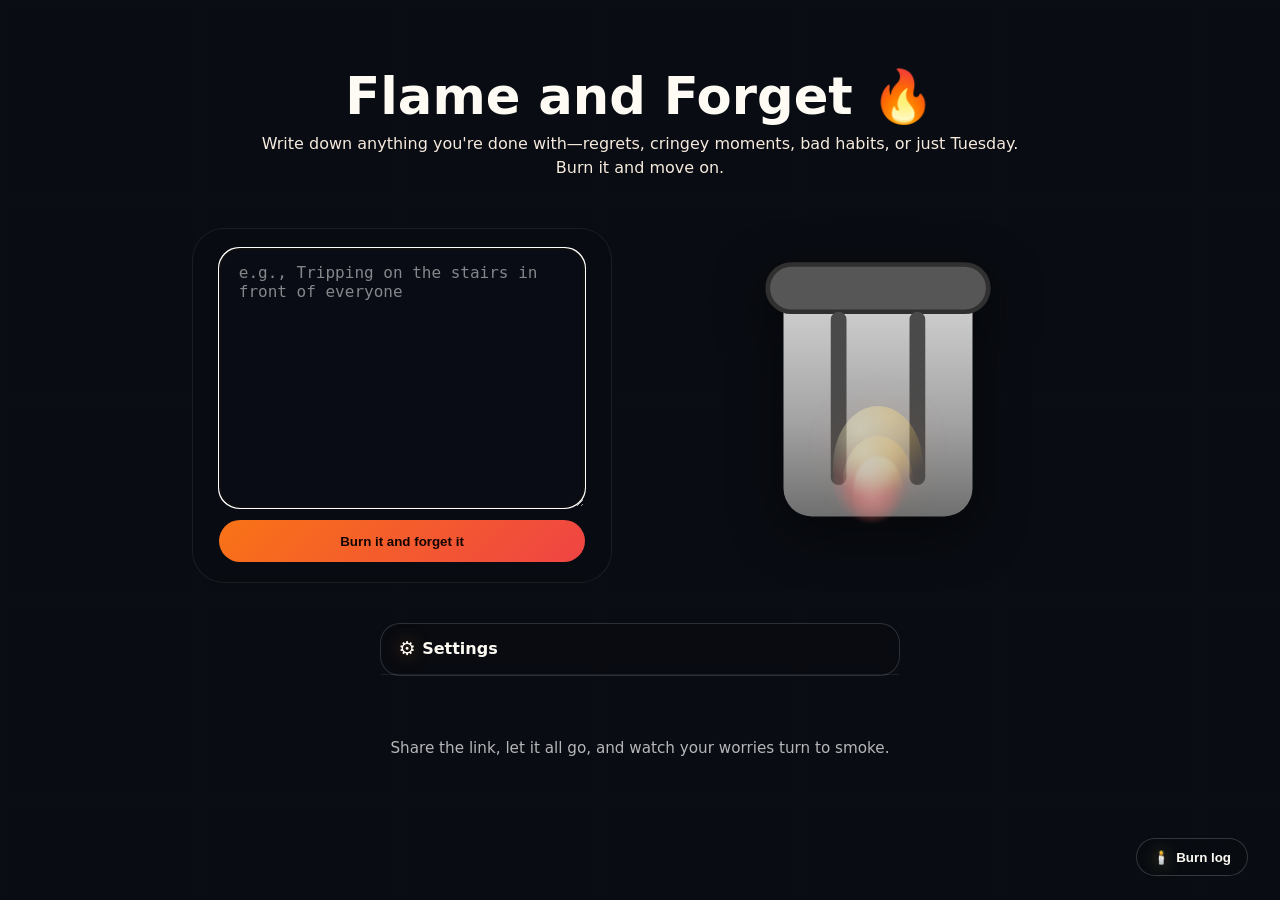
==== index.html @ 18119858 "Add build system and improve card positioning - Add build.py script to bundle HTML/CSS/JS into singl" ====
<!doctype html>
<html lang="en">
  <head>
    <meta charset="utf-8" />
    <meta name="viewport" content="width=device-width, initial-scale=1" />
    <title>Flame and Forget</title>
    <link rel="stylesheet" href="style.css" />
  </head>
  <body>
    <div class="scene">
      <header class="hero">
        <div class="hero-text">
          <h1 data-i18n="title">Flame and Forget 🔥</h1>
          <p data-i18n="tagline">
            Write down anything you're done with—regrets, cringey moments, bad habits, or just Tuesday. Burn it and move on.
          </p>
        </div>
      </header>

      <main class="camp">
        <form id="burn-form" autocomplete="off" spellcheck="false">
          <label class="sr-only" for="grievance" data-i18n="inputLabel">What needs to burn?</label>
          <textarea
            id="grievance"
            name="grievance"
            maxlength="240"
            data-i18n-placeholder="placeholder"
            placeholder="e.g., Tripping on the stairs in front of everyone"
            rows="3"
          ></textarea>
          <button type="button" id="burn-button" data-i18n="burnButton">Burn it and forget it</button>
        </form>

        <div class="firepit">
          <div class="queue-deck" aria-hidden="true"></div>
          <div class="bin">
            <svg
              viewBox="0 0 160 200"
              aria-hidden="true"
              class="bin-art"
              role="img"
            >
              <title data-i18n="fireAlt">Trash can altar</title>
              <defs>
                <linearGradient id="metal" x1="0%" y1="0%" x2="0%" y2="100%">
                  <stop offset="0%" stop-color="#d8d8d8" />
                  <stop offset="60%" stop-color="#a3a3a3" />
                  <stop offset="100%" stop-color="#6f6f6f" />
                </linearGradient>
              </defs>
              <rect x="20" y="30" width="120" height="150" rx="18" fill="url(#metal)" />
              <rect
                x="10"
                y="20"
                width="140"
                height="30"
                rx="15"
                fill="#565656"
                stroke="#303030"
                stroke-width="3"
              />
              <rect x="50" y="50" width="10" height="110" rx="5" fill="#4a4a4a" />
              <rect x="100" y="50" width="10" height="110" rx="5" fill="#4a4a4a" />
            </svg>
            <div class="flame">
              <div></div>
              <div></div>
              <div></div>
            </div>
          </div>
          <div class="fire-target" data-fire-target></div>
        </div>
      </main>

      <section class="settings-wrap">
        <details class="settings-panel" id="settings-panel">
          <summary>
            <span class="icon" aria-hidden="true">⚙️</span>
            <span data-i18n="settingsLabel">Settings</span>
          </summary>
          <div class="settings-content">
            <div class="setting-field">
              <label for="language-select" data-i18n="languageLabel">Language</label>
              <select id="language-select"></select>
            </div>
            <div class="setting-field">
              <label for="item-delay">
                <span data-i18n="itemDelayLabel">Item delay (seconds)</span>
                <output id="item-delay-display">2.5s</output>
              </label>
              <input
                type="range"
                id="item-delay"
                min="0.5"
                max="6"
                step="0.1"
                value="2.5"
              />
            </div>
            <div class="setting-field">
              <label for="fall-duration">
                <span data-i18n="fallDurationLabel">Fall duration (seconds)</span>
                <output id="fall-duration-display">3.5s</output>
              </label>
              <input
                type="range"
                id="fall-duration"
                min="1.5"
                max="7"
                step="0.1"
                value="3.5"
              />
            </div>
            <div class="setting-field">
              <label for="burn-duration">
                <span data-i18n="burnDurationLabel">Burn duration (seconds)</span>
                <output id="burn-duration-display">2.2s</output>
              </label>
              <input
                type="range"
                id="burn-duration"
                min="0.8"
                max="6"
                step="0.1"
                value="2.2"
              />
            </div>
            <div class="setting-field">
              <label for="flame-intensity">
                <span data-i18n="flameIntensityLabel">Flame intensity</span>
                <output id="flame-intensity-display">100%</output>
              </label>
              <input
                type="range"
                id="flame-intensity"
                min="0.6"
                max="1.6"
                step="0.05"
                value="1"
              />
            </div>
          </div>
        </details>
      </section>

      <footer class="site-footer">
        <p data-i18n="footerCopy">
          Share the link, let it all go, and watch your worries turn to smoke.
        </p>
      </footer>

      <button class="history-toggle" id="history-toggle" aria-expanded="false">
        <span class="icon" aria-hidden="true">🕯️</span>
        <span data-i18n="historyToggle">Burn log</span>
      </button>

      <aside class="history-drawer" id="history-drawer" aria-hidden="true">
        <div class="history-content">
          <h2 data-i18n="historyTitle">Ashes archive</h2>
          <p data-i18n="historyBlurb">
            Relieve your mind of these artifacts—they’re gone, recorded here only as proof they can’t hurt your future.
          </p>
          <div class="history-empty" data-i18n="historyEmpty">
            Nothing has burned yet. Toss something in!
          </div>
          <ul id="history-list" class="history-list"></ul>
        </div>
      </aside>

      <div class="note-layer" aria-live="polite"></div>
    </div>

    <script src="script.js"></script>
  </body>
</html>
---- style.css ----
*,
*::before,
*::after {
  box-sizing: border-box;
}

:root {
  font-family: "Trebuchet MS", "Segoe UI", system-ui, -apple-system, sans-serif;
  color: #fefbf4;
  background-color: #02030b;
  --note-drop-duration: 3500ms;
  --note-burn-duration: 2200ms;
  --flame-scale: 1;
  --flame-brightness: 1;
}

body {
  margin: 0;
  min-height: 100vh;
  background: radial-gradient(circle at top, #222c3d, #090c12 55%), #090c12;
  color: inherit;
}

.scene {
  min-height: 100vh;
  display: flex;
  flex-direction: column;
  padding: 2rem clamp(1.5rem, 4vw, 4rem) 4rem;
  background-image: url("data:image/svg+xml,%3Csvg width='200' height='200' viewBox='0 0 200 200' xmlns='http://www.w3.org/2000/svg'%3E%3Cpath d='M0 0h200v200H0z' fill='%23090c12'/%3E%3Cpath d='M0 0h200v200H0z' fill='none' stroke='%2310243a' stroke-width='0.6' opacity='0.15'/%3E%3C/svg%3E");
}

.hero {
  max-width: 960px;
  margin: 0 auto 2rem;
  text-align: center;
}

.hero-text {
  max-width: 780px;
  margin: 0 auto;
}

.hero-text h1 {
  margin-bottom: 0.3rem;
  font-size: clamp(2.4rem, 4vw, 3.5rem);
}

.hero-text p {
  margin-top: 0;
  line-height: 1.5;
  color: #f5eadd;
}

.settings-wrap {
  width: 100%;
  display: flex;
  justify-content: center;
  margin: 2.5rem auto 0;
  padding-bottom: 1rem;
}

.settings-panel {
  width: min(520px, 100%);
  border-radius: 20px;
  background: rgba(10, 12, 18, 0.55);
  border: 1px solid rgba(255, 255, 255, 0.15);
  backdrop-filter: blur(8px);
  text-align: left;
}

.settings-panel summary {
  list-style: none;
  cursor: pointer;
  display: flex;
  align-items: center;
  gap: 0.4rem;
  padding: 0.85rem 1.1rem;
  font-weight: 600;
  border-bottom: 1px solid rgba(255, 255, 255, 0.08);
}

.settings-panel summary::-webkit-details-marker {
  display: none;
}

.settings-panel .icon {
  font-size: 1.2rem;
  filter: drop-shadow(0 0 8px rgba(249, 115, 22, 0.5));
}

.settings-content {
  display: grid;
  gap: 1rem;
  padding: 1rem 1.2rem 1.3rem;
}

.setting-field {
  display: flex;
  flex-direction: column;
  gap: 0.4rem;
}

.setting-field label {
  display: flex;
  justify-content: space-between;
  align-items: center;
  font-size: 0.95rem;
  color: rgba(255, 255, 255, 0.9);
}

.setting-field output {
  font-variant-numeric: tabular-nums;
  color: #fcd34d;
  font-weight: 600;
}

.setting-field input,
.setting-field select {
  width: 100%;
}

.setting-field input[type="range"] {
  accent-color: #f97316;
}

.setting-field select {
  padding: 0.55rem 0.65rem;
  border-radius: 12px;
  border: 1px solid rgba(255, 255, 255, 0.2);
  background: rgba(3, 5, 9, 0.65);
  color: inherit;
}

.camp {
  display: flex;
  flex-direction: column;
  align-items: center;
  gap: 2.5rem;
  position: relative;
}

#burn-form {
  display: flex;
  flex-direction: column;
  gap: 0.75rem;
  padding: 1.2rem 1.6rem;
  background: rgba(9, 12, 18, 0.6);
  border: 1px solid rgba(255, 255, 255, 0.08);
  border-radius: 32px;
  backdrop-filter: blur(8px);
  width: min(520px, 100%);
}

#burn-form input,
#burn-form textarea {
  flex: 1 1 260px;
  min-width: 240px;
  max-width: 420px;
  padding: 0.85rem 1.2rem;
  border-radius: 999px;
  border: 1px solid rgba(255, 255, 255, 0.3);
  background: rgba(10, 14, 22, 0.9);
  color: #fdf6ea;
  font-size: 1rem;
}

#burn-form textarea {
  min-height: 3.8rem;
  max-width: none;
  border-radius: 20px;
  resize: vertical;
}

#burn-form input::placeholder,
#burn-form textarea::placeholder {
  color: rgba(255, 255, 255, 0.5);
}

#burn-form button {
  padding: 0.85rem 1.2rem;
  border-radius: 999px;
  border: none;
  background: linear-gradient(135deg, #f97316, #ef4444);
  color: #130502;
  font-weight: 600;
  cursor: pointer;
  transition: transform 120ms ease, box-shadow 120ms ease;
  width: 100%;
}

#burn-form button:hover {
  transform: translateY(-1px);
  box-shadow: 0 8px 18px rgba(249, 115, 22, 0.35);
}

.firepit {
  position: relative;
  width: min(420px, 90vw);
  aspect-ratio: 4 / 3.2;
  display: flex;
  align-items: flex-end;
  justify-content: center;
  padding-bottom: 1rem;
}

.queue-deck {
  position: absolute;
  left: 0;
  right: 0;
  top: -150px;
  height: 150px;
  overflow: visible;
  pointer-events: none;
  z-index: 2;
}

.note-card {
  display: inline-flex;
  align-items: center;
  justify-content: center;
  padding: 0.85rem 1.2rem;
  min-width: 120px;
  max-width: 240px;
  background: var(--card-bg, #fff7d6);
  color: var(--card-text, #362511);
  border-radius: 12px 12px 28px 12px;
  border: 2px solid var(--card-border, rgba(0, 0, 0, 0.08));
  font-weight: 600;
  text-align: center;
  box-shadow: 0 8px 18px rgba(0, 0, 0, 0.3);
}

.queue-card {
  position: absolute;
  transform: translate(-50%, -50%) rotate(var(--queue-tilt, 0deg));
  pointer-events: none;
}

.floating-card {
  position: absolute;
  min-width: 120px;
  max-width: 240px;
  padding: 0.65rem 1rem;
  box-shadow: 0 14px 28px rgba(0, 0, 0, 0.35);
  pointer-events: none;
  transform: translate(-50%, -50%) rotate(var(--queue-tilt, 0deg)) scale(0.85);
  transition:
    left 0.6s cubic-bezier(0.4, 0.1, 0.2, 1),
    top 0.6s cubic-bezier(0.4, 0.1, 0.2, 1),
    transform 0.6s cubic-bezier(0.4, 0.1, 0.2, 1),
    opacity 0.45s ease;
  z-index: 5;
}

.floating-card.arrive {
  transform: translate(-50%, -50%) rotate(var(--queue-tilt, 0deg)) scale(1);
}

.bin {
  position: relative;
  width: 60%;
  max-width: 260px;
  display: flex;
  align-items: center;
  justify-content: center;
}

.bin-art {
  width: 100%;
  height: auto;
  filter: drop-shadow(0 15px 25px rgba(0, 0, 0, 0.5));
}

.flame {
  position: absolute;
  bottom: 22px;
  width: 90px;
  height: 120px;
  display: flex;
  justify-content: center;
  pointer-events: none;
  transform-origin: bottom center;
  transform: scale(var(--flame-scale, 1));
  opacity: calc(0.75 * var(--flame-brightness, 1));
}

.flame div {
  position: absolute;
  bottom: 0;
  width: 90px;
  height: 120px;
  background: radial-gradient(circle at 30% 20%, #fffacd, transparent 45%),
    radial-gradient(circle at 60% 10%, #ffd166, transparent 50%),
    radial-gradient(circle at 40% 60%, #ff6b6b, transparent 50%);
  border-radius: 50% 50% 40% 40%;
  mix-blend-mode: screen;
  animation: flame-dance 2.4s infinite ease-in-out;
  opacity: 0.8;
  filter: blur(0.4px);
}

.flame div:nth-child(2) {
  width: 70px;
  height: 90px;
  animation-duration: 1.7s;
  animation-delay: -0.5s;
  opacity: 0.9;
  mix-blend-mode: lighten;
}

.flame div:nth-child(3) {
  width: 50px;
  height: 70px;
  animation-duration: 1.2s;
  animation-delay: -1s;
  opacity: 0.8;
  filter: blur(1px);
}

.flame::before,
.flame::after {
  content: "";
  position: absolute;
  bottom: 10px;
  width: 140px;
  height: 140px;
  background: radial-gradient(circle, rgba(255, 138, 76, 0.4), transparent 60%);
  filter: blur(18px);
  animation: glow 3s infinite alternate;
  opacity: calc(0.7 * var(--flame-brightness, 1));
}

.flame::after {
  width: 90px;
  height: 90px;
  bottom: 0;
  animation-duration: 2s;
}

@keyframes flame-dance {
  0% {
    transform: translateY(0) scale(1);
  }
  35% {
    transform: translateY(-10px) scaleX(0.9) scaleY(1.15);
  }
  70% {
    transform: translateY(6px) scale(0.92);
  }
  100% {
    transform: translateY(0) scale(1);
  }
}

@keyframes glow {
  0% {
    opacity: 0.4;
    transform: scale(0.9);
  }
  100% {
    opacity: 0.9;
    transform: scale(1.1);
  }
}

.fire-target {
  position: absolute;
  inset: auto 0 60px;
  height: 80px;
}

.note-layer {
  position: fixed;
  inset: 0;
  pointer-events: none;
}

.site-footer {
  text-align: center;
  color: rgba(255, 255, 255, 0.7);
  font-size: 0.95rem;
  margin: 2rem auto 0;
  padding-bottom: 1rem;
  max-width: 680px;
}

.history-toggle {
  position: fixed;
  right: clamp(1rem, 3vw, 2rem);
  bottom: 1.5rem;
  border: none;
  border-radius: 999px;
  background: rgba(9, 12, 18, 0.75);
  border: 1px solid rgba(255, 255, 255, 0.18);
  color: inherit;
  font-weight: 600;
  padding: 0.65rem 1rem;
  display: inline-flex;
  align-items: center;
  gap: 0.4rem;
  cursor: pointer;
  backdrop-filter: blur(8px);
  z-index: 20;
}

.history-toggle .icon {
  filter: drop-shadow(0 0 8px rgba(252, 211, 77, 0.5));
}

.history-drawer {
  position: fixed;
  right: clamp(1rem, 3vw, 2rem);
  bottom: 1rem;
  width: min(320px, 90vw);
  background: rgba(8, 11, 18, 0.9);
  border: 1px solid rgba(255, 255, 255, 0.15);
  border-radius: 16px;
  box-shadow: 0 20px 40px rgba(0, 0, 0, 0.45);
  transform: translateY(120%);
  transition: transform 280ms ease;
  z-index: 19;
  backdrop-filter: blur(10px);
}

.history-drawer.open {
  transform: translateY(0);
}

.history-content {
  padding: 1.2rem 1.3rem 1.4rem;
  display: flex;
  flex-direction: column;
  gap: 0.6rem;
}

.history-content h2 {
  margin: 0;
  font-size: 1.1rem;
}

.history-content p {
  margin: 0;
  font-size: 0.9rem;
  color: rgba(255, 255, 255, 0.75);
}

.history-empty {
  font-size: 0.9rem;
  color: rgba(255, 255, 255, 0.65);
  padding: 0.6rem 0;
}

.history-empty[hidden] {
  display: none;
}

.history-list {
  list-style: none;
  margin: 0;
  padding: 0;
  max-height: 200px;
  overflow-y: auto;
  display: none;
}

.history-list.visible {
  display: flex;
  flex-direction: column;
  gap: 0.4rem;
}

.history-list li {
  font-size: 0.9rem;
  padding: 0.55rem 0.65rem;
  border-radius: 12px;
  background: var(--card-bg, rgba(255, 255, 255, 0.05));
  border: 1px solid var(--card-border, rgba(255, 255, 255, 0.08));
  display: flex;
  justify-content: space-between;
  align-items: center;
  gap: 0.5rem;
  color: var(--card-text, rgba(255, 255, 255, 0.9));
}

.history-list li .time {
  color: rgba(255, 255, 255, 0.7);
  font-size: 0.8rem;
  white-space: nowrap;
}

.note {
  position: absolute;
  transform-origin: center;
  opacity: 1;
  transform: translate(-50%, -50%) rotate(var(--tilt, -2deg));
}

.note .smoke {
  display: none;
}

.note.ignite {
  animation:
    note-drop var(--note-drop-duration, 3500ms) cubic-bezier(0.45, 0.05, 0.55, 0.95)
      forwards,
    note-burn var(--note-burn-duration, 2200ms) ease-in var(--note-drop-duration, 3500ms)
      forwards;
}

@keyframes note-drop {
  0% {
    transform: translate(-50%, -50%) rotate(var(--tilt));
  }
  100% {
    transform: translate(
        calc(var(--start-offset-x, -50%) + var(--delta-x, 0px)),
        calc(var(--start-offset-y, -50%) + var(--delta-y, 240px))
      )
      rotate(calc(var(--tilt) - 8deg));
  }
}

@keyframes note-burn {
  0% {
    opacity: 1;
    filter: drop-shadow(0 4px 8px rgba(0, 0, 0, 0.25));
  }
  30% {
    opacity: 0.8;
    filter: blur(1px);
  }
  70% {
    opacity: 0.5;
    filter: blur(2px) hue-rotate(-15deg);
  }
  100% {
    opacity: 0;
    filter: blur(4px) brightness(0.6);
  }
}

.sr-only {
  position: absolute;
  width: 1px;
  height: 1px;
  padding: 0;
  margin: -1px;
  overflow: hidden;
  clip: rect(0, 0, 0, 0);
  white-space: nowrap;
  border: 0;
}

@media (max-width: 640px) {
  .queue-deck {
    top: -120px;
    height: 120px;
  }
  .settings-wrap {
    margin-top: 1.5rem;
  }
  #burn-form {
    border-radius: 32px;
  }
  .firepit {
    width: 100%;
  }
}

@media (min-width: 900px) {
  .camp {
    flex-direction: row;
    align-items: flex-start;
    justify-content: center;
    gap: 3.5rem;
  }

  #burn-form {
    width: min(420px, 45vw);
  }
}
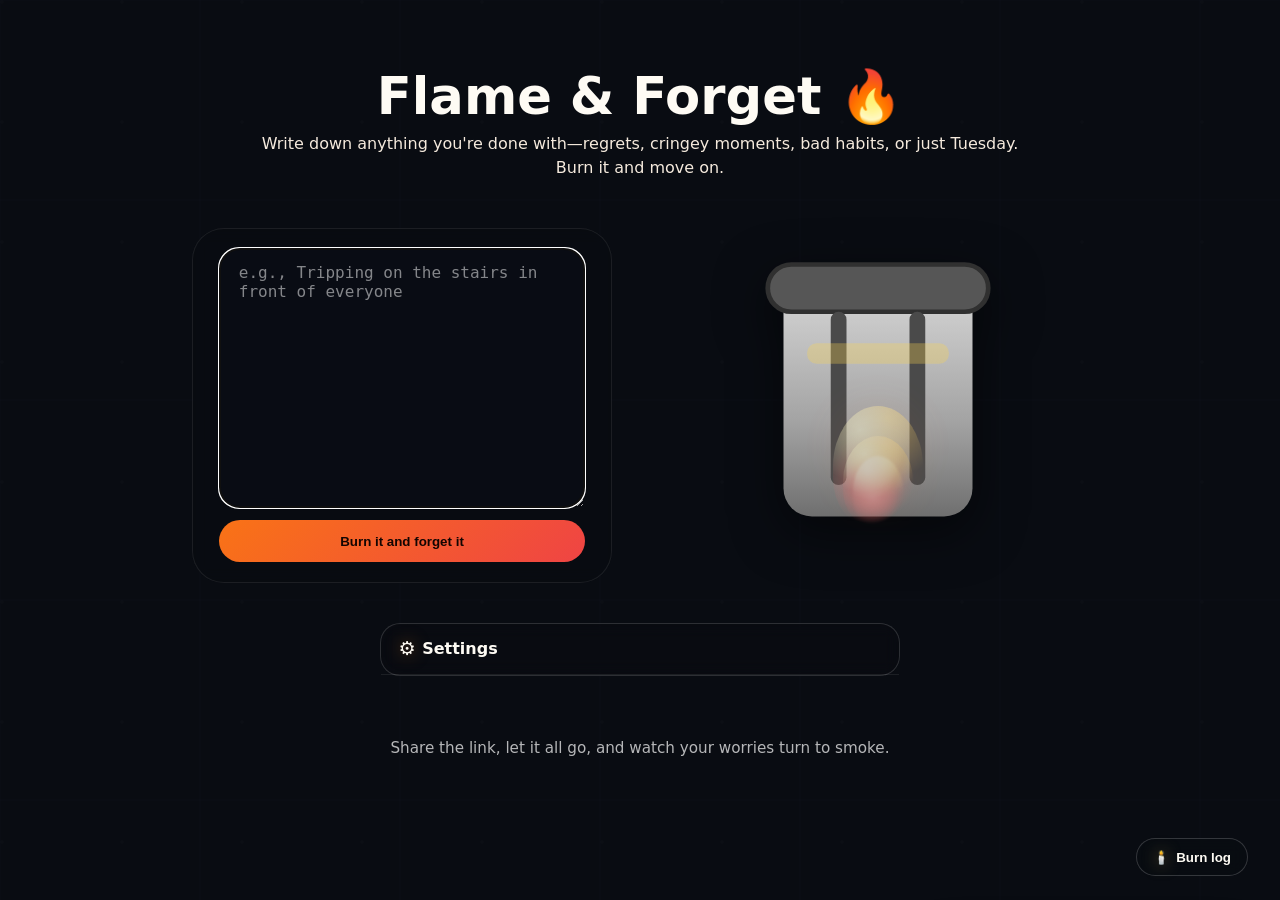
==== commit cb5b11c8: "Initial commit: Flame & Forget 🔥 A simple web app for cathartic release - write down embarrassing mo" ====
--- a/index.html
+++ b/index.html
@@ -3,14 +3,14 @@
   <head>
     <meta charset="utf-8" />
     <meta name="viewport" content="width=device-width, initial-scale=1" />
-    <title>Flame and Forget</title>
+    <title>Flame &amp; Forget</title>
     <link rel="stylesheet" href="style.css" />
   </head>
   <body>
     <div class="scene">
       <header class="hero">
         <div class="hero-text">
-          <h1 data-i18n="title">Flame and Forget 🔥</h1>
+          <h1 data-i18n="title">Flame &amp; Forget 🔥</h1>
           <p data-i18n="tagline">
             Write down anything you're done with—regrets, cringey moments, bad habits, or just Tuesday. Burn it and move on.
           </p>
@@ -61,6 +61,15 @@
               />
               <rect x="50" y="50" width="10" height="110" rx="5" fill="#4a4a4a" />
               <rect x="100" y="50" width="10" height="110" rx="5" fill="#4a4a4a" />
+              <rect
+                x="35"
+                y="70"
+                width="90"
+                height="13"
+                rx="6"
+                fill="#fcd34d"
+                opacity="0.3"
+              />
             </svg>
             <div class="flame">
               <div></div>
--- a/style.css
+++ b/style.css
@@ -27,6 +27,15 @@
   flex-direction: column;
   padding: 2rem clamp(1.5rem, 4vw, 4rem) 4rem;
   background-image: url("data:image/svg+xml,%3Csvg width='200' height='200' viewBox='0 0 200 200' xmlns='http://www.w3.org/2000/svg'%3E%3Cpath d='M0 0h200v200H0z' fill='%23090c12'/%3E%3Cpath d='M0 0h200v200H0z' fill='none' stroke='%2310243a' stroke-width='0.6' opacity='0.15'/%3E%3C/svg%3E");
+}
+
+.scene::before {
+  content: "";
+  position: fixed;
+  inset: 0;
+  background: url("data:image/svg+xml,%3Csvg width='120' height='120' viewBox='0 0 120 120' xmlns='http://www.w3.org/2000/svg'%3E%3Ccircle cx='2' cy='2' r='2' fill='%23ffffff' opacity='0.08'/%3E%3C/svg%3E");
+  opacity: 0.2;
+  pointer-events: none;
 }
 
 .hero {
@@ -207,8 +216,8 @@
   position: absolute;
   left: 0;
   right: 0;
-  top: -150px;
-  height: 150px;
+  top: -170px;
+  height: 170px;
   overflow: visible;
   pointer-events: none;
   z-index: 2;
@@ -492,11 +501,17 @@
   position: absolute;
   transform-origin: center;
   opacity: 1;
-  transform: translate(-50%, -50%) rotate(var(--tilt, -2deg));
+  transform: translate(-50%, -50%) scale(0.8) rotate(var(--tilt, -2deg));
 }
 
 .note .smoke {
-  display: none;
+  position: absolute;
+  width: 4px;
+  height: 4px;
+  background: rgba(255, 255, 255, 0.7);
+  border-radius: 50%;
+  top: -12px;
+  filter: blur(1px);
 }
 
 .note.ignite {
@@ -509,14 +524,27 @@
 
 @keyframes note-drop {
   0% {
-    transform: translate(-50%, -50%) rotate(var(--tilt));
+    transform: translate(-50%, -50%) scale(0.8) rotate(var(--tilt));
+  }
+  20% {
+    transform: translate(var(--start-offset-x, -50%), var(--start-offset-y, -50%))
+      scale(1) rotate(calc(var(--tilt) + 2deg));
+  }
+  70% {
+    transform: translate(
+        calc(var(--start-offset-x, -50%) + var(--delta-x, 0px)),
+        calc(var(--start-offset-y, -50%) + var(--delta-y, 220px))
+      )
+      rotate(calc(var(--tilt) - 8deg))
+      scale(0.9);
   }
   100% {
     transform: translate(
         calc(var(--start-offset-x, -50%) + var(--delta-x, 0px)),
         calc(var(--start-offset-y, -50%) + var(--delta-y, 240px))
       )
-      rotate(calc(var(--tilt) - 8deg));
+      rotate(calc(var(--tilt) - 20deg))
+      scale(0.85);
   }
 }
 
@@ -553,8 +581,7 @@
 
 @media (max-width: 640px) {
   .queue-deck {
-    top: -120px;
-    height: 120px;
+    top: -140px;
   }
   .settings-wrap {
     margin-top: 1.5rem;
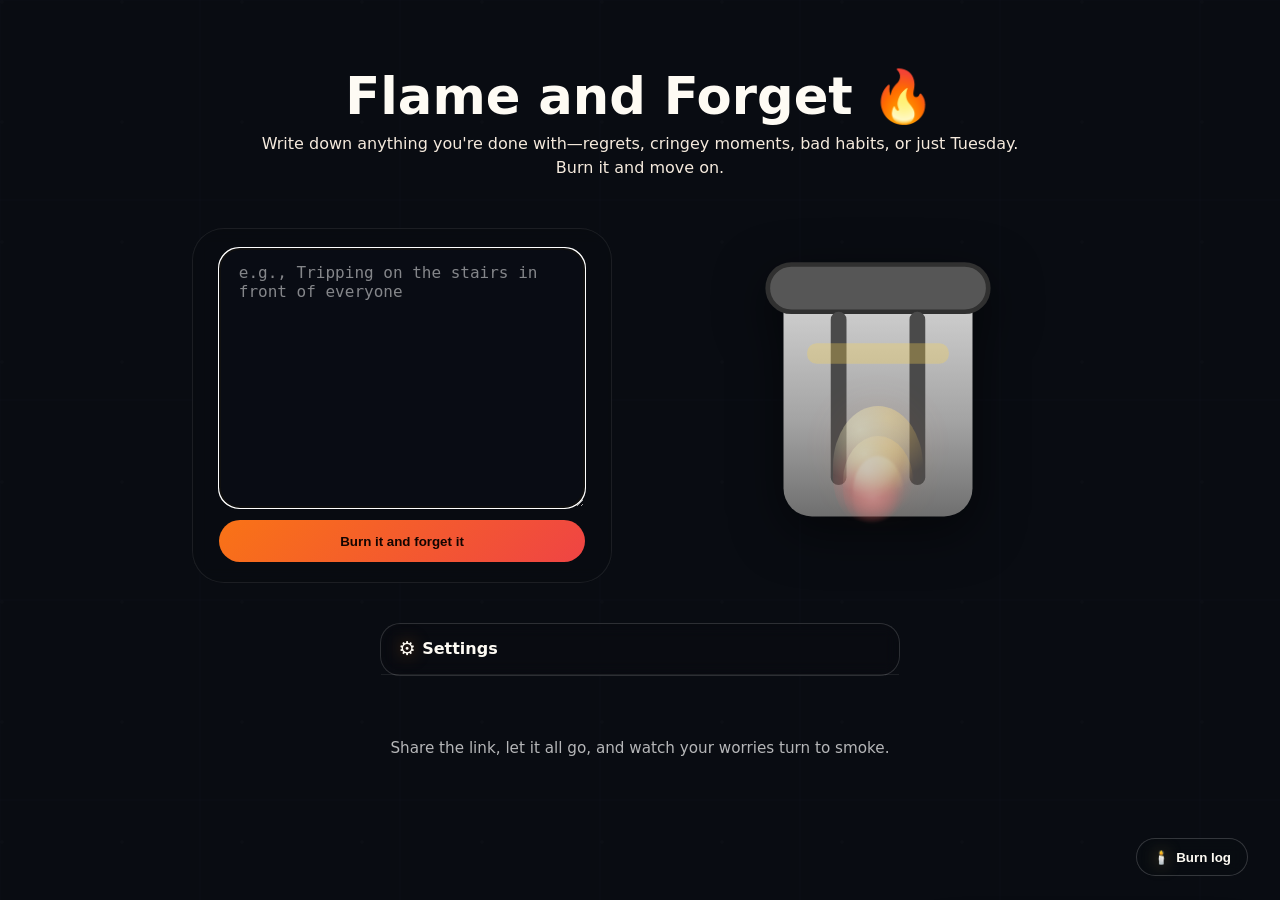
==== commit 0fd9a970: "Simplified animations to fix bugs" ====
--- a/index.html
+++ b/index.html
@@ -3,14 +3,14 @@
   <head>
     <meta charset="utf-8" />
     <meta name="viewport" content="width=device-width, initial-scale=1" />
-    <title>Flame &amp; Forget</title>
+    <title>Flame and Forget</title>
     <link rel="stylesheet" href="style.css" />
   </head>
   <body>
     <div class="scene">
       <header class="hero">
         <div class="hero-text">
-          <h1 data-i18n="title">Flame &amp; Forget 🔥</h1>
+          <h1 data-i18n="title">Flame and Forget 🔥</h1>
           <p data-i18n="tagline">
             Write down anything you're done with—regrets, cringey moments, bad habits, or just Tuesday. Burn it and move on.
           </p>
--- a/style.css
+++ b/style.css
@@ -501,7 +501,7 @@
   position: absolute;
   transform-origin: center;
   opacity: 1;
-  transform: translate(-50%, -50%) scale(0.8) rotate(var(--tilt, -2deg));
+  transform: translate(-50%, -50%) rotate(var(--tilt, -2deg));
 }
 
 .note .smoke {
@@ -524,27 +524,14 @@
 
 @keyframes note-drop {
   0% {
-    transform: translate(-50%, -50%) scale(0.8) rotate(var(--tilt));
-  }
-  20% {
-    transform: translate(var(--start-offset-x, -50%), var(--start-offset-y, -50%))
-      scale(1) rotate(calc(var(--tilt) + 2deg));
-  }
-  70% {
-    transform: translate(
-        calc(var(--start-offset-x, -50%) + var(--delta-x, 0px)),
-        calc(var(--start-offset-y, -50%) + var(--delta-y, 220px))
-      )
-      rotate(calc(var(--tilt) - 8deg))
-      scale(0.9);
+    transform: translate(-50%, -50%) rotate(var(--tilt));
   }
   100% {
     transform: translate(
         calc(var(--start-offset-x, -50%) + var(--delta-x, 0px)),
         calc(var(--start-offset-y, -50%) + var(--delta-y, 240px))
       )
-      rotate(calc(var(--tilt) - 20deg))
-      scale(0.85);
+      rotate(calc(var(--tilt) - 8deg));
   }
 }
 
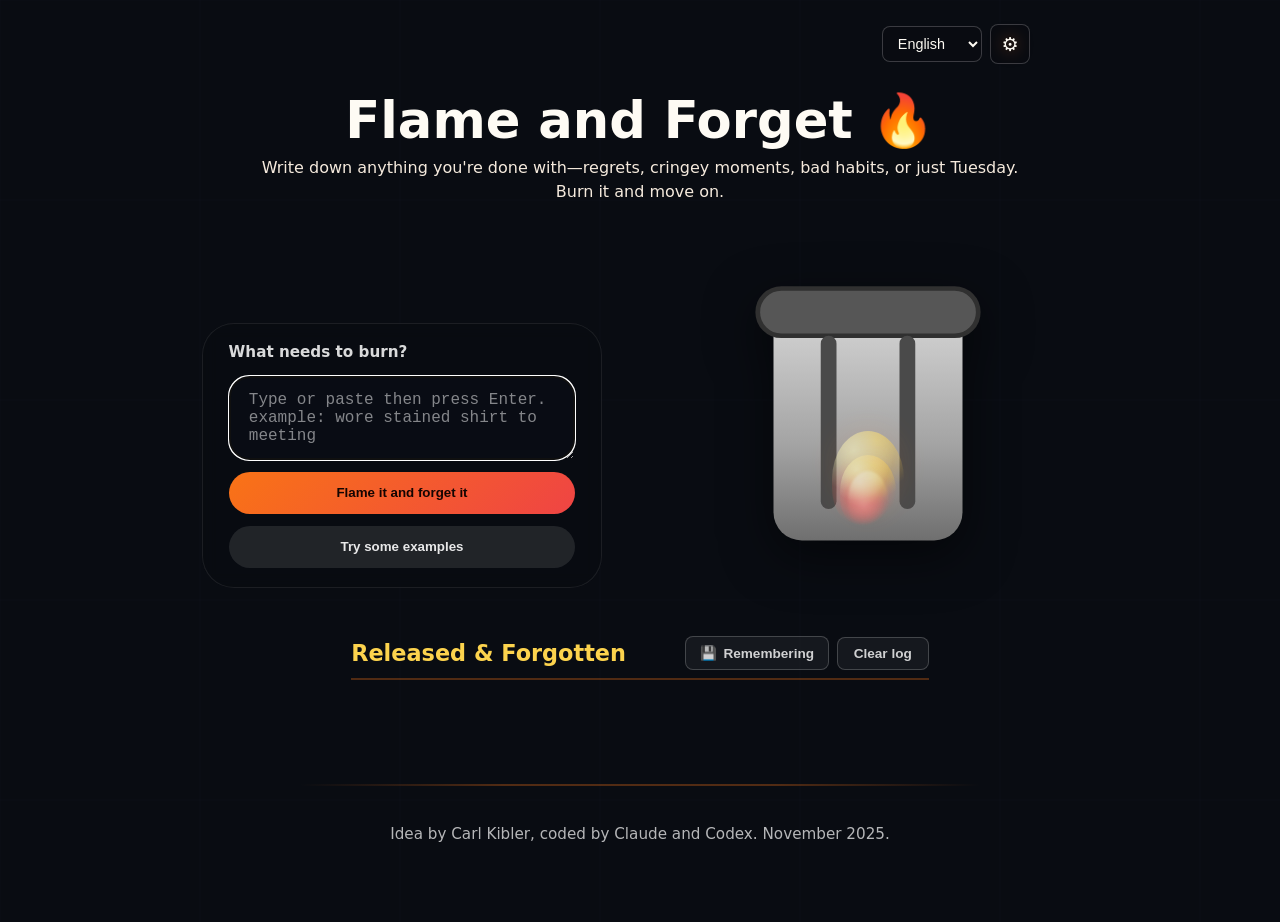
==== commit b0f7217e: "cleaned up visualis" ====
--- a/index.html
+++ b/index.html
@@ -4,6 +4,7 @@
     <meta charset="utf-8" />
     <meta name="viewport" content="width=device-width, initial-scale=1" />
     <title>Flame and Forget</title>
+    <link rel="icon" type="image/svg+xml" href="favicon.svg" />
     <link rel="stylesheet" href="style.css" />
   </head>
   <body>
@@ -12,23 +13,109 @@
         <div class="hero-text">
           <h1 data-i18n="title">Flame and Forget 🔥</h1>
           <p data-i18n="tagline">
-            Write down anything you're done with—regrets, cringey moments, bad habits, or just Tuesday. Burn it and move on.
+            Write down anything you're done with—regrets, cringey moments, bad habits, or just Tuesday.<br>
+            Burn it and move on.
           </p>
+        </div>
+        <div class="hero-controls">
+          <select id="language-select" class="language-select" aria-label="Language"></select>
+          <details class="settings-toggle" id="settings-panel">
+            <summary aria-label="Settings">
+              <span class="icon" aria-hidden="true">⚙️</span>
+            </summary>
+            <div class="settings-dropdown">
+              <div class="setting-field">
+                <label for="remember-items-toggle">
+                  <input type="checkbox" id="remember-items-toggle" checked>
+                  <span data-i18n="rememberItemsLabel">Remember my items</span>
+                </label>
+              </div>
+              <div class="setting-field">
+                <label data-i18n="fireStyleLabel">Fire style</label>
+                <div class="fire-style-buttons">
+                  <button type="button" class="fire-style-btn" data-fire-style-btn="original" data-i18n="fireStyleOriginal">Original</button>
+                  <button type="button" class="fire-style-btn" data-fire-style-btn="realistic" data-i18n="fireStyleRealistic">Realistic</button>
+                  <button type="button" class="fire-style-btn" data-fire-style-btn="mystical" data-i18n="fireStyleMystical">Mystical</button>
+                  <button type="button" class="fire-style-btn" data-fire-style-btn="minimalist" data-i18n="fireStyleMinimalist">Minimalist</button>
+                </div>
+              </div>
+              <div class="setting-field">
+                <label for="item-delay">
+                  <span data-i18n="itemDelayLabel">Item delay (seconds)</span>
+                  <output id="item-delay-display">2.5s</output>
+                </label>
+                <input
+                  type="range"
+                  id="item-delay"
+                  min="0.5"
+                  max="6"
+                  step="0.1"
+                  value="2.5"
+                />
+              </div>
+              <div class="setting-field">
+                <label for="fall-duration">
+                  <span data-i18n="fallDurationLabel">Fall duration (seconds)</span>
+                  <output id="fall-duration-display">3.5s</output>
+                </label>
+                <input
+                  type="range"
+                  id="fall-duration"
+                  min="1.5"
+                  max="7"
+                  step="0.1"
+                  value="3.5"
+                />
+              </div>
+              <div class="setting-field">
+                <label for="burn-duration">
+                  <span data-i18n="burnDurationLabel">Burn duration (seconds)</span>
+                  <output id="burn-duration-display">2.2s</output>
+                </label>
+                <input
+                  type="range"
+                  id="burn-duration"
+                  min="0.8"
+                  max="6"
+                  step="0.1"
+                  value="2.2"
+                />
+              </div>
+              <div class="setting-field">
+                <label for="flame-intensity">
+                  <span data-i18n="flameIntensityLabel">Flame intensity</span>
+                  <output id="flame-intensity-display">100%</output>
+                </label>
+                <input
+                  type="range"
+                  id="flame-intensity"
+                  min="0.48"
+                  max="1.28"
+                  step="0.04"
+                  value="0.8"
+                />
+              </div>
+              <div class="setting-field">
+                <button type="button" id="reset-settings" class="reset-settings-btn" data-i18n="resetSettings">Reset to defaults</button>
+              </div>
+            </div>
+          </details>
         </div>
       </header>
 
       <main class="camp">
         <form id="burn-form" autocomplete="off" spellcheck="false">
-          <label class="sr-only" for="grievance" data-i18n="inputLabel">What needs to burn?</label>
+          <label for="grievance" class="form-label" data-i18n="inputLabel">What should we flame? Type and press enter.</label>
           <textarea
             id="grievance"
             name="grievance"
             maxlength="240"
             data-i18n-placeholder="placeholder"
-            placeholder="e.g., Tripping on the stairs in front of everyone"
+            placeholder="e.g., Sent a reply-all email meant for one person"
             rows="3"
           ></textarea>
           <button type="button" id="burn-button" data-i18n="burnButton">Burn it and forget it</button>
+          <button type="button" id="examples-button" data-i18n="examplesButton">Try some examples</button>
         </form>
 
         <div class="firepit">
@@ -61,120 +148,98 @@
               />
               <rect x="50" y="50" width="10" height="110" rx="5" fill="#4a4a4a" />
               <rect x="100" y="50" width="10" height="110" rx="5" fill="#4a4a4a" />
-              <rect
-                x="35"
-                y="70"
-                width="90"
-                height="13"
-                rx="6"
-                fill="#fcd34d"
-                opacity="0.3"
-              />
             </svg>
-            <div class="flame">
-              <div></div>
-              <div></div>
-              <div></div>
+            <!-- Fire styles (switchable) -->
+            <div class="flame-container" data-fire-style="original">
+              <!-- Original simple flame -->
+              <div class="flame flame-original">
+                <div></div>
+                <div></div>
+                <div></div>
+              </div>
+
+              <!-- Realistic flame -->
+              <svg class="flame flame-realistic" viewBox="0 0 180 240" xmlns="http://www.w3.org/2000/svg" aria-hidden="true">
+                <defs>
+                  <filter id="fire-glow">
+                    <feGaussianBlur in="SourceGraphic" stdDeviation="8" result="blur"/>
+                    <feColorMatrix in="blur" type="matrix" values="1 0 0 0 0  0 0.6 0 0 0  0 0 0.3 0 0  0 0 0 1.5 0"/>
+                    <feBlend in="SourceGraphic" in2="blur" mode="normal"/>
+                  </filter>
+                  <radialGradient id="flame-hot" cx="50%" cy="70%">
+                    <stop offset="0%" stop-color="#fff9e6" stop-opacity="0.95"/>
+                    <stop offset="40%" stop-color="#ffb347" stop-opacity="0.8"/>
+                    <stop offset="100%" stop-color="#ff4500" stop-opacity="0"/>
+                  </radialGradient>
+                </defs>
+                <ellipse class="flame-realistic-glow" cx="90" cy="220" rx="75" ry="30" fill="url(#flame-hot)" opacity="0.7"/>
+                <ellipse class="flame-realistic-dancer flame-realistic-4" cx="70" cy="140" rx="18" ry="50" fill="url(#flame-hot)"/>
+                <ellipse class="flame-realistic-dancer flame-realistic-5" cx="90" cy="120" rx="22" ry="65" fill="url(#flame-hot)" filter="url(#fire-glow)"/>
+                <ellipse class="flame-realistic-dancer flame-realistic-6" cx="110" cy="145" rx="16" ry="48" fill="url(#flame-hot)"/>
+              </svg>
+
+              <!-- Mystical flame -->
+              <svg class="flame flame-mystical" viewBox="0 0 90 120" xmlns="http://www.w3.org/2000/svg" aria-hidden="true">
+                <defs>
+                  <radialGradient id="flame-mystical-core" cx="50%" cy="80%">
+                    <stop offset="0%" stop-color="#e0f2ff" stop-opacity="0.95"/>
+                    <stop offset="40%" stop-color="#a5d8ff" stop-opacity="0.85"/>
+                    <stop offset="70%" stop-color="#6366f1" stop-opacity="0.6"/>
+                    <stop offset="100%" stop-color="#4c1d95" stop-opacity="0"/>
+                  </radialGradient>
+                </defs>
+                <ellipse class="flame-mystical-glow" cx="45" cy="105" rx="38" ry="22" fill="url(#flame-mystical-core)"/>
+                <ellipse class="flame-mystical-dancer flame-mystical-1" cx="45" cy="80" rx="28" ry="50" fill="url(#flame-mystical-core)"/>
+                <ellipse class="flame-mystical-dancer flame-mystical-2" cx="45" cy="75" rx="22" ry="42" fill="url(#flame-mystical-core)"/>
+                <circle class="flame-mystical-ember flame-mystical-e1" cx="30" cy="70" r="2" fill="#fde68a"/>
+                <circle class="flame-mystical-ember flame-mystical-e2" cx="60" cy="65" r="1.5" fill="#fde68a"/>
+                <circle class="flame-mystical-ember flame-mystical-e3" cx="45" cy="50" r="1.8" fill="#fef3c7"/>
+              </svg>
+
+              <!-- Minimalist flame -->
+              <svg class="flame flame-minimalist" viewBox="0 0 90 120" xmlns="http://www.w3.org/2000/svg" aria-hidden="true">
+                <defs>
+                  <radialGradient id="flame-min-core" cx="50%" cy="70%">
+                    <stop offset="0%" stop-color="#fffacd" stop-opacity="0.9"/>
+                    <stop offset="40%" stop-color="#ffd166" stop-opacity="0.85"/>
+                    <stop offset="70%" stop-color="#ff6b6b" stop-opacity="0.7"/>
+                    <stop offset="100%" stop-color="#ff6b6b" stop-opacity="0"/>
+                  </radialGradient>
+                </defs>
+                <ellipse class="flame-min-glow" cx="45" cy="110" rx="40" ry="30" fill="url(#flame-min-core)" opacity="0.5"/>
+                <ellipse class="flame-min-layer flame-min-1" cx="45" cy="80" rx="28" ry="50" fill="url(#flame-min-core)"/>
+                <ellipse class="flame-min-layer flame-min-2" cx="45" cy="75" rx="22" ry="42" fill="url(#flame-min-core)"/>
+                <circle class="flame-min-ember flame-min-e1" cx="35" cy="60" r="1.5" fill="#ffeb99"/>
+                <circle class="flame-min-ember flame-min-e2" cx="55" cy="55" r="1.2" fill="#ffd166"/>
+                <circle class="flame-min-ember flame-min-e3" cx="45" cy="45" r="1" fill="#fffacd"/>
+              </svg>
             </div>
           </div>
           <div class="fire-target" data-fire-target></div>
         </div>
       </main>
 
-      <section class="settings-wrap">
-        <details class="settings-panel" id="settings-panel">
-          <summary>
-            <span class="icon" aria-hidden="true">⚙️</span>
-            <span data-i18n="settingsLabel">Settings</span>
-          </summary>
-          <div class="settings-content">
-            <div class="setting-field">
-              <label for="language-select" data-i18n="languageLabel">Language</label>
-              <select id="language-select"></select>
-            </div>
-            <div class="setting-field">
-              <label for="item-delay">
-                <span data-i18n="itemDelayLabel">Item delay (seconds)</span>
-                <output id="item-delay-display">2.5s</output>
-              </label>
-              <input
-                type="range"
-                id="item-delay"
-                min="0.5"
-                max="6"
-                step="0.1"
-                value="2.5"
-              />
-            </div>
-            <div class="setting-field">
-              <label for="fall-duration">
-                <span data-i18n="fallDurationLabel">Fall duration (seconds)</span>
-                <output id="fall-duration-display">3.5s</output>
-              </label>
-              <input
-                type="range"
-                id="fall-duration"
-                min="1.5"
-                max="7"
-                step="0.1"
-                value="3.5"
-              />
-            </div>
-            <div class="setting-field">
-              <label for="burn-duration">
-                <span data-i18n="burnDurationLabel">Burn duration (seconds)</span>
-                <output id="burn-duration-display">2.2s</output>
-              </label>
-              <input
-                type="range"
-                id="burn-duration"
-                min="0.8"
-                max="6"
-                step="0.1"
-                value="2.2"
-              />
-            </div>
-            <div class="setting-field">
-              <label for="flame-intensity">
-                <span data-i18n="flameIntensityLabel">Flame intensity</span>
-                <output id="flame-intensity-display">100%</output>
-              </label>
-              <input
-                type="range"
-                id="flame-intensity"
-                min="0.6"
-                max="1.6"
-                step="0.05"
-                value="1"
-              />
-            </div>
+      <section class="release-log-section" id="release-log">
+        <div class="release-log-header">
+          <h2 data-i18n="releasedAndForgotten">Released & Forgotten</h2>
+          <div class="log-controls">
+            <button id="remember-toggle-button" class="remember-toggle-button" aria-pressed="true">
+              <span class="icon" aria-hidden="true">💾</span>
+              <span class="label" data-i18n="remembering">Remembering</span>
+            </button>
+            <button id="clear-log" class="clear-log-button" data-i18n="clearLog">Clear log</button>
           </div>
-        </details>
+        </div>
+        <div id="release-list" class="release-list"></div>
       </section>
 
+      <div class="footer-separator"></div>
+
       <footer class="site-footer">
-        <p data-i18n="footerCopy">
-          Share the link, let it all go, and watch your worries turn to smoke.
+        <p>
+          Idea by Carl Kibler, coded by Claude and Codex. November 2025.
         </p>
       </footer>
-
-      <button class="history-toggle" id="history-toggle" aria-expanded="false">
-        <span class="icon" aria-hidden="true">🕯️</span>
-        <span data-i18n="historyToggle">Burn log</span>
-      </button>
-
-      <aside class="history-drawer" id="history-drawer" aria-hidden="true">
-        <div class="history-content">
-          <h2 data-i18n="historyTitle">Ashes archive</h2>
-          <p data-i18n="historyBlurb">
-            Relieve your mind of these artifacts—they’re gone, recorded here only as proof they can’t hurt your future.
-          </p>
-          <div class="history-empty" data-i18n="historyEmpty">
-            Nothing has burned yet. Toss something in!
-          </div>
-          <ul id="history-list" class="history-list"></ul>
-        </div>
-      </aside>
 
       <div class="note-layer" aria-live="polite"></div>
     </div>
--- a/style.css
+++ b/style.css
@@ -29,24 +29,17 @@
   background-image: url("data:image/svg+xml,%3Csvg width='200' height='200' viewBox='0 0 200 200' xmlns='http://www.w3.org/2000/svg'%3E%3Cpath d='M0 0h200v200H0z' fill='%23090c12'/%3E%3Cpath d='M0 0h200v200H0z' fill='none' stroke='%2310243a' stroke-width='0.6' opacity='0.15'/%3E%3C/svg%3E");
 }
 
-.scene::before {
-  content: "";
-  position: fixed;
-  inset: 0;
-  background: url("data:image/svg+xml,%3Csvg width='120' height='120' viewBox='0 0 120 120' xmlns='http://www.w3.org/2000/svg'%3E%3Ccircle cx='2' cy='2' r='2' fill='%23ffffff' opacity='0.08'/%3E%3C/svg%3E");
-  opacity: 0.2;
-  pointer-events: none;
-}
-
 .hero {
   max-width: 960px;
   margin: 0 auto 2rem;
   text-align: center;
+  position: relative;
 }
 
 .hero-text {
   max-width: 780px;
   margin: 0 auto;
+  padding-top: 1.5rem;
 }
 
 .hero-text h1 {
@@ -60,47 +53,80 @@
   color: #f5eadd;
 }
 
-.settings-wrap {
-  width: 100%;
-  display: flex;
-  justify-content: center;
-  margin: 2.5rem auto 0;
-  padding-bottom: 1rem;
-}
-
-.settings-panel {
-  width: min(520px, 100%);
-  border-radius: 20px;
-  background: rgba(10, 12, 18, 0.55);
-  border: 1px solid rgba(255, 255, 255, 0.15);
+.hero-controls {
+  position: absolute;
+  top: -0.5rem;
+  right: 0;
+  display: flex;
+  align-items: center;
+  gap: 0.5rem;
+}
+
+.language-select {
+  padding: 0.5rem 0.7rem;
+  border-radius: 8px;
+  border: 1px solid rgba(255, 255, 255, 0.2);
+  background: rgba(10, 12, 18, 0.7);
+  color: inherit;
+  font-size: 0.9rem;
+  cursor: pointer;
   backdrop-filter: blur(8px);
-  text-align: left;
-}
-
-.settings-panel summary {
+  transition: background 120ms ease, border-color 120ms ease;
+}
+
+.language-select:hover {
+  background: rgba(10, 12, 18, 0.85);
+  border-color: rgba(255, 255, 255, 0.3);
+}
+
+.settings-toggle {
+  position: relative;
+}
+
+.settings-toggle summary {
   list-style: none;
   cursor: pointer;
   display: flex;
   align-items: center;
-  gap: 0.4rem;
-  padding: 0.85rem 1.1rem;
-  font-weight: 600;
-  border-bottom: 1px solid rgba(255, 255, 255, 0.08);
-}
-
-.settings-panel summary::-webkit-details-marker {
+  justify-content: center;
+  width: 40px;
+  height: 40px;
+  border-radius: 8px;
+  border: 1px solid rgba(255, 255, 255, 0.2);
+  background: rgba(10, 12, 18, 0.7);
+  backdrop-filter: blur(8px);
+  transition: background 120ms ease, border-color 120ms ease;
+}
+
+.settings-toggle summary::-webkit-details-marker {
   display: none;
 }
 
-.settings-panel .icon {
+.settings-toggle summary:hover {
+  background: rgba(10, 12, 18, 0.85);
+  border-color: rgba(255, 255, 255, 0.3);
+}
+
+.settings-toggle .icon {
   font-size: 1.2rem;
   filter: drop-shadow(0 0 8px rgba(249, 115, 22, 0.5));
 }
 
-.settings-content {
+.settings-dropdown {
+  position: absolute;
+  top: calc(100% + 0.5rem);
+  right: 0;
+  min-width: 280px;
+  border-radius: 12px;
+  background: rgba(10, 12, 18, 0.95);
+  border: 1px solid rgba(255, 255, 255, 0.15);
+  backdrop-filter: blur(12px);
+  box-shadow: 0 8px 24px rgba(0, 0, 0, 0.4);
+  z-index: 100;
   display: grid;
   gap: 1rem;
   padding: 1rem 1.2rem 1.3rem;
+  text-align: left;
 }
 
 .setting-field {
@@ -115,6 +141,12 @@
   align-items: center;
   font-size: 0.95rem;
   color: rgba(255, 255, 255, 0.9);
+  gap: 0.5rem;
+}
+
+.setting-field label:has(input[type="checkbox"]) {
+  cursor: pointer;
+  justify-content: flex-start;
 }
 
 .setting-field output {
@@ -126,6 +158,12 @@
 .setting-field input,
 .setting-field select {
   width: 100%;
+}
+
+.setting-field input[type="checkbox"] {
+  width: auto;
+  cursor: pointer;
+  accent-color: #f97316;
 }
 
 .setting-field input[type="range"] {
@@ -140,10 +178,58 @@
   color: inherit;
 }
 
+.fire-style-buttons {
+  display: grid;
+  grid-template-columns: 1fr 1fr;
+  gap: 0.4rem;
+}
+
+.fire-style-btn {
+  padding: 0.5rem 0.7rem;
+  border-radius: 8px;
+  border: 1px solid rgba(255, 255, 255, 0.2);
+  background: rgba(255, 255, 255, 0.05);
+  color: rgba(255, 255, 255, 0.8);
+  font-size: 0.85rem;
+  cursor: pointer;
+  transition: all 120ms ease;
+  font-weight: 500;
+}
+
+.fire-style-btn:hover {
+  background: rgba(255, 255, 255, 0.1);
+  border-color: rgba(255, 255, 255, 0.3);
+}
+
+.fire-style-btn.active {
+  background: linear-gradient(135deg, #f97316, #ef4444);
+  color: #130502;
+  border-color: rgba(249, 115, 22, 0.5);
+  font-weight: 600;
+}
+
+.reset-settings-btn {
+  width: 100%;
+  padding: 0.6rem 0.8rem;
+  border-radius: 8px;
+  border: 1px solid rgba(255, 255, 255, 0.2);
+  background: rgba(255, 255, 255, 0.05);
+  color: rgba(255, 255, 255, 0.8);
+  font-size: 0.9rem;
+  cursor: pointer;
+  transition: all 120ms ease;
+  font-weight: 600;
+}
+
+.reset-settings-btn:hover {
+  background: rgba(255, 255, 255, 0.1);
+  border-color: rgba(255, 255, 255, 0.3);
+}
+
 .camp {
   display: flex;
   flex-direction: column;
-  align-items: center;
+  align-items: flex-end;
   gap: 2.5rem;
   position: relative;
 }
@@ -157,14 +243,20 @@
   border: 1px solid rgba(255, 255, 255, 0.08);
   border-radius: 32px;
   backdrop-filter: blur(8px);
-  width: min(520px, 100%);
+  width: min(280px, 90vw);
+}
+
+.form-label {
+  font-size: 0.95rem;
+  font-weight: 600;
+  color: rgba(255, 255, 255, 0.85);
+  margin-bottom: 0.2rem;
 }
 
 #burn-form input,
 #burn-form textarea {
-  flex: 1 1 260px;
-  min-width: 240px;
-  max-width: 420px;
+  flex: 1 1 auto;
+  width: 100%;
   padding: 0.85rem 1.2rem;
   border-radius: 999px;
   border: 1px solid rgba(255, 255, 255, 0.3);
@@ -174,7 +266,7 @@
 }
 
 #burn-form textarea {
-  min-height: 3.8rem;
+  min-height: 4.2rem;
   max-width: none;
   border-radius: 20px;
   resize: vertical;
@@ -189,17 +281,32 @@
   padding: 0.85rem 1.2rem;
   border-radius: 999px;
   border: none;
-  background: linear-gradient(135deg, #f97316, #ef4444);
-  color: #130502;
   font-weight: 600;
   cursor: pointer;
   transition: transform 120ms ease, box-shadow 120ms ease;
   width: 100%;
 }
 
-#burn-form button:hover {
+#burn-button {
+  background: linear-gradient(135deg, #f97316, #ef4444);
+  color: #130502;
+}
+
+#burn-button:hover {
   transform: translateY(-1px);
   box-shadow: 0 8px 18px rgba(249, 115, 22, 0.35);
+}
+
+#examples-button {
+  background: rgba(255, 255, 255, 0.1);
+  color: rgba(255, 255, 255, 0.9);
+  border: 1px solid rgba(255, 255, 255, 0.2);
+}
+
+#examples-button:hover {
+  transform: translateY(-1px);
+  background: rgba(255, 255, 255, 0.15);
+  box-shadow: 0 4px 12px rgba(255, 255, 255, 0.1);
 }
 
 .firepit {
@@ -216,8 +323,8 @@
   position: absolute;
   left: 0;
   right: 0;
-  top: -170px;
-  height: 170px;
+  top: -150px;
+  height: 150px;
   overflow: visible;
   pointer-events: none;
   z-index: 2;
@@ -282,15 +389,24 @@
 
 .flame {
   position: absolute;
-  bottom: 22px;
+  bottom: 45px;
+  left: 50%;
   width: 90px;
   height: 120px;
   display: flex;
   justify-content: center;
   pointer-events: none;
   transform-origin: bottom center;
-  transform: scale(var(--flame-scale, 1));
-  opacity: calc(0.75 * var(--flame-brightness, 1));
+  transform: translateX(-50%) scale(var(--flame-scale, 1));
+  opacity: calc(0.95 * var(--flame-brightness, 1));
+  filter: saturate(1.3);
+}
+
+.flame-realistic,
+.flame-mystical,
+.flame-minimalist {
+  width: 110px;
+  height: 145px;
 }
 
 .flame div {
@@ -384,12 +500,134 @@
   pointer-events: none;
 }
 
+.release-log-section {
+  width: 100%;
+  max-width: 680px;
+  margin: 3rem auto 0;
+  padding: 0 clamp(1.5rem, 4vw, 4rem);
+}
+
+.release-log-header {
+  display: flex;
+  justify-content: space-between;
+  align-items: center;
+  margin-bottom: 1rem;
+  padding-bottom: 0.5rem;
+  border-bottom: 2px solid rgba(249, 115, 22, 0.3);
+}
+
+.release-log-header h2 {
+  margin: 0;
+  font-size: 1.4rem;
+  color: #fcd34d;
+}
+
+.log-controls {
+  display: flex;
+  gap: 0.5rem;
+  align-items: center;
+}
+
+.remember-toggle-button {
+  padding: 0.5rem 0.85rem;
+  border-radius: 8px;
+  border: 1px solid rgba(255, 255, 255, 0.2);
+  background: rgba(255, 255, 255, 0.05);
+  color: rgba(255, 255, 255, 0.8);
+  font-size: 0.85rem;
+  font-weight: 600;
+  cursor: pointer;
+  transition: all 120ms ease;
+  display: flex;
+  align-items: center;
+  gap: 0.4rem;
+}
+
+.remember-toggle-button[aria-pressed="false"] {
+  background: rgba(255, 255, 255, 0.02);
+  opacity: 0.7;
+}
+
+.remember-toggle-button:hover {
+  background: rgba(255, 255, 255, 0.1);
+  border-color: rgba(255, 255, 255, 0.3);
+}
+
+.clear-log-button {
+  padding: 0.5rem 1rem;
+  border-radius: 8px;
+  border: 1px solid rgba(255, 255, 255, 0.2);
+  background: rgba(255, 255, 255, 0.05);
+  color: rgba(255, 255, 255, 0.8);
+  font-size: 0.85rem;
+  font-weight: 600;
+  cursor: pointer;
+  transition: all 120ms ease;
+}
+
+.clear-log-button:hover {
+  background: rgba(255, 255, 255, 0.1);
+  border-color: rgba(255, 255, 255, 0.3);
+}
+
+.release-list {
+  display: flex;
+  flex-direction: column;
+  gap: 0.75rem;
+  min-height: 3rem;
+}
+
+.release-entry {
+  padding: 0.75rem 1rem;
+  background: rgba(9, 12, 18, 0.4);
+  border: 1px solid rgba(255, 255, 255, 0.08);
+  border-left: 3px solid rgba(249, 115, 22, 0.5);
+  border-radius: 8px;
+  color: rgba(255, 255, 255, 0.85);
+  font-size: 0.95rem;
+  line-height: 1.5;
+  animation: fadeInSlide 400ms ease-out;
+}
+
+.release-entry strong {
+  color: #fcd34d;
+  font-weight: 600;
+}
+
+@keyframes fadeInSlide {
+  0% {
+    opacity: 0;
+    transform: translateY(-10px);
+  }
+  100% {
+    opacity: 1;
+    transform: translateY(0);
+  }
+}
+
+.footer-separator {
+  max-width: 680px;
+  width: 100%;
+  margin: 2.5rem auto 1.5rem;
+  padding: 0 clamp(1.5rem, 4vw, 4rem);
+  height: 2px;
+  background: linear-gradient(
+    to right,
+    transparent,
+    rgba(249, 115, 22, 0.3) 30%,
+    rgba(249, 115, 22, 0.3) 70%,
+    transparent
+  );
+  border-radius: 1px;
+  box-sizing: border-box;
+}
+
 .site-footer {
   text-align: center;
   color: rgba(255, 255, 255, 0.7);
   font-size: 0.95rem;
-  margin: 2rem auto 0;
-  padding-bottom: 1rem;
+  margin: 0 auto;
+  /*padding-bottom: .2rem;*/
   max-width: 680px;
 }
 
@@ -505,20 +743,14 @@
 }
 
 .note .smoke {
-  position: absolute;
-  width: 4px;
-  height: 4px;
-  background: rgba(255, 255, 255, 0.7);
-  border-radius: 50%;
-  top: -12px;
-  filter: blur(1px);
+  display: none;
 }
 
 .note.ignite {
   animation:
     note-drop var(--note-drop-duration, 3500ms) cubic-bezier(0.45, 0.05, 0.55, 0.95)
       forwards,
-    note-burn var(--note-burn-duration, 2200ms) ease-in var(--note-drop-duration, 3500ms)
+    note-burn var(--note-burn-duration, 2200ms) ease-in calc(var(--note-drop-duration, 3500ms) * 0.5)
       forwards;
 }
 
@@ -538,19 +770,23 @@
 @keyframes note-burn {
   0% {
     opacity: 1;
-    filter: drop-shadow(0 4px 8px rgba(0, 0, 0, 0.25));
+    filter: drop-shadow(0 4px 8px rgba(0, 0, 0, 0.25)) brightness(1) saturate(1);
+    background-color: var(--card-bg);
   }
   30% {
+    opacity: 0.95;
+    filter: blur(0.5px) brightness(0.9) saturate(0.9);
+    background-color: var(--card-bg);
+  }
+  70% {
     opacity: 0.8;
-    filter: blur(1px);
-  }
-  70% {
-    opacity: 0.5;
-    filter: blur(2px) hue-rotate(-15deg);
+    filter: blur(1.5px) brightness(0.4) saturate(0.3);
+    background-color: #3a3a3a;
   }
   100% {
     opacity: 0;
-    filter: blur(4px) brightness(0.6);
+    filter: blur(4px) brightness(0.1) saturate(0);
+    background-color: #0a0a0a;
   }
 }
 
@@ -568,10 +804,18 @@
 
 @media (max-width: 640px) {
   .queue-deck {
-    top: -140px;
-  }
-  .settings-wrap {
-    margin-top: 1.5rem;
+    top: -120px;
+    height: 120px;
+  }
+  .hero-controls {
+    position: static;
+    justify-content: center;
+    margin-top: 1rem;
+  }
+  .settings-dropdown {
+    left: 50%;
+    right: auto;
+    transform: translateX(-50%);
   }
   #burn-form {
     border-radius: 32px;
@@ -584,12 +828,261 @@
 @media (min-width: 900px) {
   .camp {
     flex-direction: row;
-    align-items: flex-start;
+    align-items: flex-end;
     justify-content: center;
     gap: 3.5rem;
   }
 
   #burn-form {
-    width: min(420px, 45vw);
-  }
-}
+    width: 400px;
+  }
+}
+
+/* ============================================================
+   SEASONAL THEMES
+   ============================================================ */
+
+body[data-season="winter"] {
+  background: radial-gradient(circle at top, #1a2c3d, #0a1420 55%), #0a1420;
+}
+
+body[data-season="spring"] {
+  background: radial-gradient(circle at top, #2d1f38, #1a1520 55%), #1a1520;
+}
+
+body[data-season="summer"] {
+  background: radial-gradient(circle at top, #2d2418, #181408 55%), #181408;
+}
+
+body[data-season="autumn"] {
+  background: radial-gradient(circle at top, #2d1810, #1a0f08 55%), #1a0f08;
+}
+
+/* ============================================================
+   FIRE STYLE VARIATIONS
+   ============================================================ */
+
+/* Hide inactive fire styles */
+.flame-container:not([data-fire-style="original"]) .flame-original {
+  display: none;
+}
+.flame-container:not([data-fire-style="realistic"]) .flame-realistic {
+  display: none;
+}
+.flame-container:not([data-fire-style="mystical"]) .flame-mystical {
+  display: none;
+}
+.flame-container:not([data-fire-style="minimalist"]) .flame-minimalist {
+  display: none;
+}
+
+/* Realistic flame animations */
+.flame-realistic-glow {
+  animation: realistic-glow 2.8s infinite alternate ease-in-out;
+}
+
+.flame-realistic-dancer {
+  animation: realistic-flicker 2.2s infinite ease-in-out;
+  transform-origin: center bottom;
+}
+
+.flame-realistic-4 {
+  animation-delay: 0s;
+  animation-duration: 2.4s;
+}
+
+.flame-realistic-5 {
+  animation-delay: -0.8s;
+  animation-duration: 2s;
+}
+
+.flame-realistic-6 {
+  animation-delay: -1.3s;
+  animation-duration: 2.6s;
+}
+
+@keyframes realistic-flicker {
+  0%, 100% {
+    opacity: 0.85;
+    transform: scaleY(1) scaleX(1);
+  }
+  25% {
+    opacity: 0.92;
+    transform: scaleY(1.15) scaleX(0.95);
+  }
+  50% {
+    opacity: 0.78;
+    transform: scaleY(0.9) scaleX(1.08);
+  }
+  75% {
+    opacity: 0.88;
+    transform: scaleY(1.08) scaleX(0.98);
+  }
+}
+
+@keyframes realistic-glow {
+  0% {
+    opacity: 0.6;
+    transform: scale(0.95);
+  }
+  100% {
+    opacity: 0.9;
+    transform: scale(1.15);
+  }
+}
+
+/* Mystical flame animations */
+.flame-mystical-glow {
+  animation: mystical-pulse 3.5s infinite alternate ease-in-out;
+}
+
+.flame-mystical-dancer {
+  animation: mystical-sway 2.8s infinite ease-in-out;
+  transform-origin: center bottom;
+}
+
+.flame-mystical-1 {
+  animation-delay: 0s;
+  animation-duration: 3.2s;
+}
+
+.flame-mystical-2 {
+  animation-delay: -1.2s;
+  animation-duration: 2.6s;
+}
+
+.flame-mystical-ember {
+  animation: mystical-spark 4s infinite ease-in-out;
+}
+
+.flame-mystical-e1 {
+  animation-delay: 0s;
+  animation-duration: 3.8s;
+}
+
+.flame-mystical-e2 {
+  animation-delay: -1.5s;
+  animation-duration: 4.2s;
+}
+
+.flame-mystical-e3 {
+  animation-delay: -2.8s;
+  animation-duration: 3.5s;
+}
+
+@keyframes mystical-sway {
+  0%, 100% {
+    opacity: 0.9;
+    transform: scaleY(1) translateX(0);
+  }
+  25% {
+    opacity: 0.95;
+    transform: scaleY(1.1) translateX(-2px);
+  }
+  50% {
+    opacity: 0.85;
+    transform: scaleY(0.95) translateX(2px);
+  }
+  75% {
+    opacity: 0.92;
+    transform: scaleY(1.05) translateX(-1px);
+  }
+}
+
+@keyframes mystical-pulse {
+  0% {
+    opacity: 0.5;
+    transform: scale(0.9);
+  }
+  100% {
+    opacity: 0.8;
+    transform: scale(1.2);
+  }
+}
+
+@keyframes mystical-spark {
+  0%, 100% {
+    opacity: 0.3;
+    transform: translateY(0) scale(0.8);
+  }
+  50% {
+    opacity: 1;
+    transform: translateY(-8px) scale(1.3);
+  }
+}
+
+/* Minimalist flame animations */
+.flame-min-glow {
+  animation: min-breathe 3.2s infinite alternate ease-in-out;
+}
+
+.flame-min-layer {
+  animation: min-wave 2.5s infinite ease-in-out;
+  transform-origin: center bottom;
+}
+
+.flame-min-1 {
+  animation-delay: 0s;
+  animation-duration: 2.8s;
+}
+
+.flame-min-2 {
+  animation-delay: -1s;
+  animation-duration: 2.2s;
+}
+
+.flame-min-ember {
+  animation: min-float 3.5s infinite ease-in-out;
+}
+
+.flame-min-e1 {
+  animation-delay: 0s;
+  animation-duration: 3.2s;
+}
+
+.flame-min-e2 {
+  animation-delay: -1.2s;
+  animation-duration: 3.8s;
+}
+
+.flame-min-e3 {
+  animation-delay: -2.4s;
+  animation-duration: 3s;
+}
+
+@keyframes min-wave {
+  0%, 100% {
+    opacity: 0.9;
+    transform: scaleY(1) scaleX(1);
+  }
+  33% {
+    opacity: 0.95;
+    transform: scaleY(1.12) scaleX(0.96);
+  }
+  66% {
+    opacity: 0.88;
+    transform: scaleY(0.92) scaleX(1.05);
+  }
+}
+
+@keyframes min-breathe {
+  0% {
+    opacity: 0.4;
+    transform: scale(0.92);
+  }
+  100% {
+    opacity: 0.7;
+    transform: scale(1.1);
+  }
+}
+
+@keyframes min-float {
+  0%, 100% {
+    opacity: 0.5;
+    transform: translateY(0) scale(1);
+  }
+  50% {
+    opacity: 0.9;
+    transform: translateY(-6px) scale(1.4);
+  }
+}
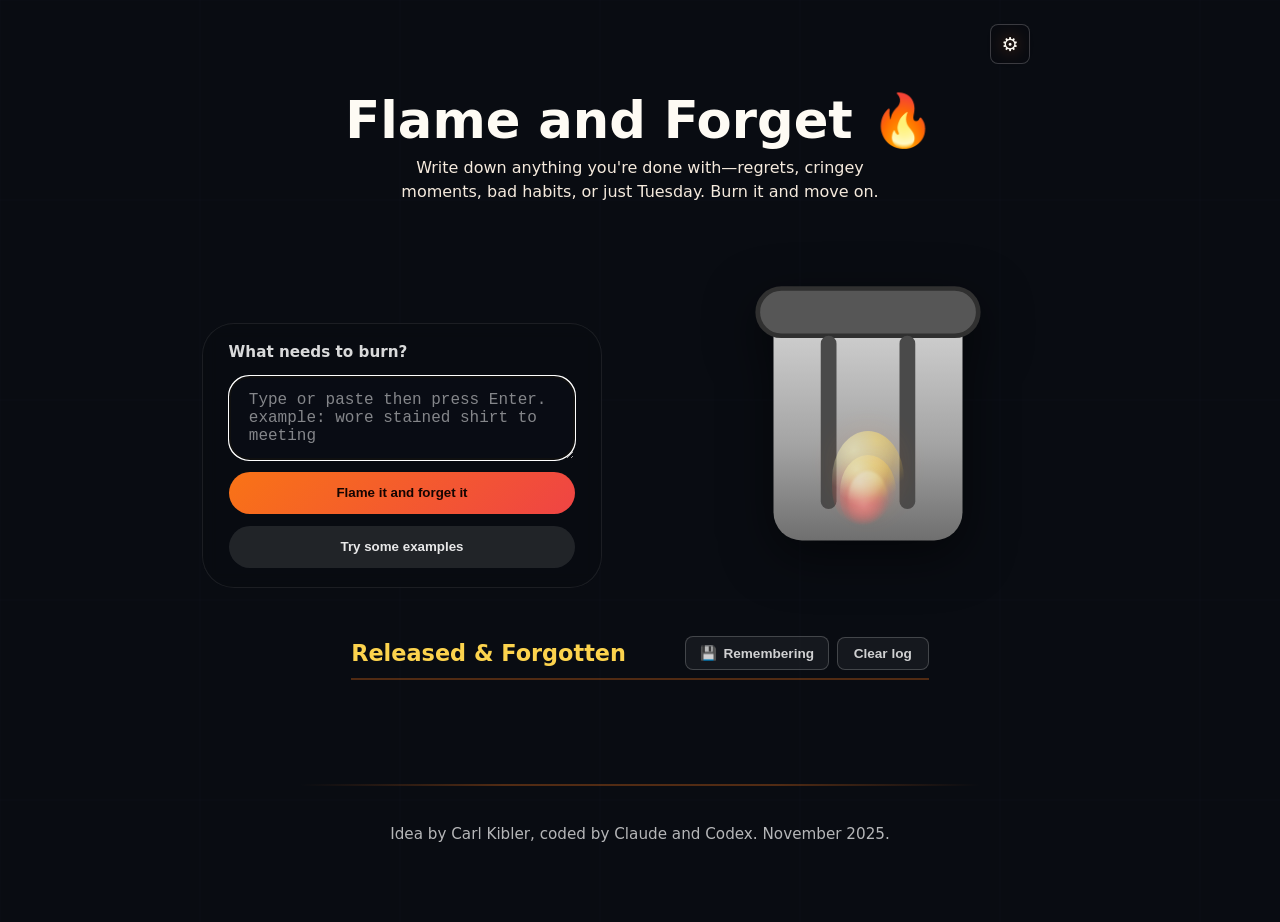
==== commit 8d9fa88a: "Balance tagline text wrap, remove forced line break Co-Authored-By: Claude Sonnet 4.6 <noreply@anthr" ====
--- a/index.html
+++ b/index.html
@@ -13,8 +13,7 @@
         <div class="hero-text">
           <h1 data-i18n="title">Flame and Forget 🔥</h1>
           <p data-i18n="tagline">
-            Write down anything you're done with—regrets, cringey moments, bad habits, or just Tuesday.<br>
-            Burn it and move on.
+            Write down anything you're done with—regrets, cringey moments, bad habits, or just Tuesday. Burn it and move on.
           </p>
         </div>
         <div class="hero-controls">
@@ -38,65 +37,6 @@
                   <button type="button" class="fire-style-btn" data-fire-style-btn="mystical" data-i18n="fireStyleMystical">Mystical</button>
                   <button type="button" class="fire-style-btn" data-fire-style-btn="minimalist" data-i18n="fireStyleMinimalist">Minimalist</button>
                 </div>
-              </div>
-              <div class="setting-field">
-                <label for="item-delay">
-                  <span data-i18n="itemDelayLabel">Item delay (seconds)</span>
-                  <output id="item-delay-display">2.5s</output>
-                </label>
-                <input
-                  type="range"
-                  id="item-delay"
-                  min="0.5"
-                  max="6"
-                  step="0.1"
-                  value="2.5"
-                />
-              </div>
-              <div class="setting-field">
-                <label for="fall-duration">
-                  <span data-i18n="fallDurationLabel">Fall duration (seconds)</span>
-                  <output id="fall-duration-display">3.5s</output>
-                </label>
-                <input
-                  type="range"
-                  id="fall-duration"
-                  min="1.5"
-                  max="7"
-                  step="0.1"
-                  value="3.5"
-                />
-              </div>
-              <div class="setting-field">
-                <label for="burn-duration">
-                  <span data-i18n="burnDurationLabel">Burn duration (seconds)</span>
-                  <output id="burn-duration-display">2.2s</output>
-                </label>
-                <input
-                  type="range"
-                  id="burn-duration"
-                  min="0.8"
-                  max="6"
-                  step="0.1"
-                  value="2.2"
-                />
-              </div>
-              <div class="setting-field">
-                <label for="flame-intensity">
-                  <span data-i18n="flameIntensityLabel">Flame intensity</span>
-                  <output id="flame-intensity-display">100%</output>
-                </label>
-                <input
-                  type="range"
-                  id="flame-intensity"
-                  min="0.48"
-                  max="1.28"
-                  step="0.04"
-                  value="0.8"
-                />
-              </div>
-              <div class="setting-field">
-                <button type="button" id="reset-settings" class="reset-settings-btn" data-i18n="resetSettings">Reset to defaults</button>
               </div>
             </div>
           </details>
--- a/style.css
+++ b/style.css
@@ -51,6 +51,7 @@
   margin-top: 0;
   line-height: 1.5;
   color: #f5eadd;
+  text-wrap: balance;
 }
 
 .hero-controls {
@@ -63,6 +64,7 @@
 }
 
 .language-select {
+  display: none;
   padding: 0.5rem 0.7rem;
   border-radius: 8px;
   border: 1px solid rgba(255, 255, 255, 0.2);
@@ -290,6 +292,35 @@
 #burn-button {
   background: linear-gradient(135deg, #f97316, #ef4444);
   color: #130502;
+  position: relative;
+  overflow: hidden;
+}
+
+#burn-button::after {
+  content: '';
+  position: absolute;
+  bottom: 0;
+  left: 0;
+  height: 3px;
+  width: 0;
+  background: rgba(255, 255, 255, 0.85);
+  border-radius: 0 0 999px 999px;
+  transition: none;
+}
+
+#burn-button.charging::after {
+  width: 100%;
+  transition: width 1.5s linear;
+}
+
+#burn-button.charged {
+  box-shadow: 0 0 22px rgba(249, 115, 22, 0.9), 0 0 45px rgba(239, 68, 68, 0.5);
+  animation: charge-pulse 0.35s ease-in-out;
+}
+
+@keyframes charge-pulse {
+  0%, 100% { transform: scale(1); }
+  50% { transform: scale(1.04); }
 }
 
 #burn-button:hover {
@@ -1086,3 +1117,29 @@
     transform: translateY(-6px) scale(1.4);
   }
 }
+
+/* ============================================================
+   SMOKE AFFIRMATION
+   ============================================================ */
+
+.smoke-affirmation {
+  position: fixed;
+  pointer-events: none;
+  z-index: 100;
+  font-size: 0.9rem;
+  font-style: italic;
+  color: rgba(255, 220, 160, 0.95);
+  text-align: center;
+  max-width: 260px;
+  transform: translateX(-50%);
+  animation: smoke-rise 3.2s ease-out forwards;
+  text-shadow: 0 0 14px rgba(249, 115, 22, 0.6), 0 0 28px rgba(239, 68, 68, 0.3);
+  line-height: 1.4;
+}
+
+@keyframes smoke-rise {
+  0%   { opacity: 0;   transform: translateX(-50%) translateY(0)    scale(0.85); }
+  12%  { opacity: 1; }
+  75%  { opacity: 0.7; transform: translateX(-50%) translateY(-60px) scale(1.02); }
+  100% { opacity: 0;   transform: translateX(-50%) translateY(-100px) scale(1.06); }
+}
